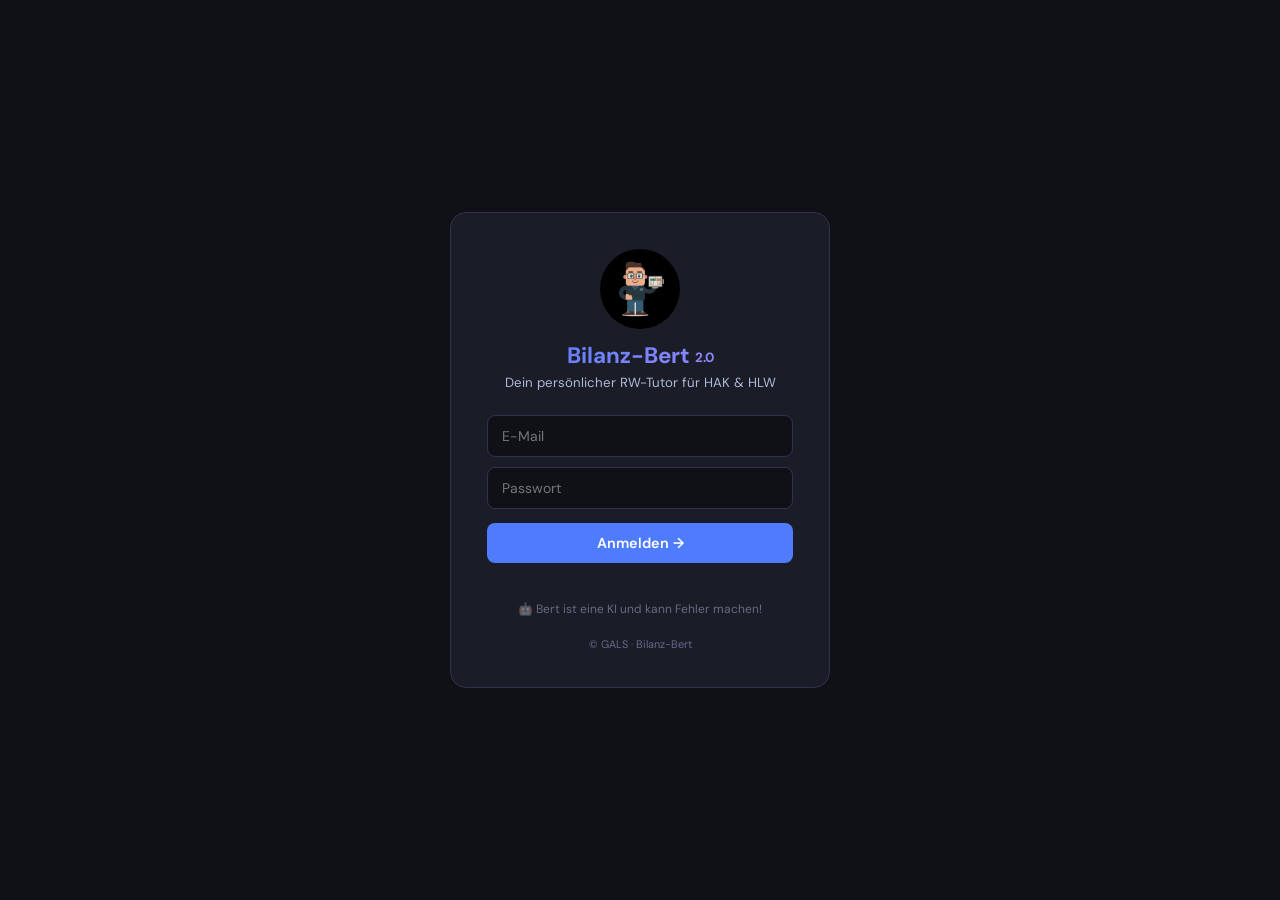
==== index.html @ d4025010 "Add files via upload" ====
<!DOCTYPE html>
<html lang="de">
<head>
<meta charset="UTF-8">
<meta name="viewport" content="width=device-width, initial-scale=1.0">
<title>Bilanz-Bert</title>
<link href="https://fonts.googleapis.com/css2?family=DM+Sans:wght@300;400;500;600;700&family=DM+Mono:wght@400;500&display=swap" rel="stylesheet">

<link rel="stylesheet" href="style.css">

</head>
<body>

<!-- LOGIN (hidden for testing) -->
<div id="loginScreen">
  <div class="login-card">
    <div class="login-bert"><img id="loginBertImg" src="" alt="Bert"></div>
    <h1>Bilanz-Bert <span style="font-size:0.6em;opacity:1;vertical-align:middle;color:#6c9bff;">2.0</span></h1>
    <p>Dein pers&ouml;nlicher RW-Tutor f&uuml;r HAK &amp; HLW</p>
    <input class="login-field" type="email" id="loginEmail" placeholder="E-Mail" autocomplete="username">
    <input class="login-field" type="password" id="loginPassword" placeholder="Passwort" autocomplete="current-password">
    <button class="login-btn" id="loginBtn" onclick="doLogin()">Anmelden &rarr;</button>
    <div id="loginError"></div>
    <p style="font-size:0.75em;opacity:0.5;text-align:center;margin:8px 0 0;">🤖 Bert ist eine KI und kann Fehler machen!</p>
    <div class="login-footer">&copy; GALS &middot; Bilanz-Bert</div>
  </div>
</div>

<!-- ADMIN -->
<div id="adminPanel">
  <div class="admin-card">
    <h2>&#9881;&#65039; Admin &ndash; Benutzerverwaltung</h2>
    <div class="admin-row">
      <input class="admin-input" type="email" id="newUserEmail" placeholder="E-Mail">
      <input class="admin-input" type="password" id="newUserPass" placeholder="Passwort (min. 6 Zeichen)">
      <button class="admin-add-btn" onclick="addUser()">+ Hinzuf&uuml;gen</button>
    </div>
    <div id="adminMsg"></div>
    <div id="userList"></div>
    <button class="admin-close" onclick="closeAdmin()">Schlie&szlig;en</button>
  </div>
</div>

<!-- HEADER -->
<header id="appHeader" style="display:none">
  <div class="logo">
    <div class="logo-icon"><img id="headerBertImg" src="" alt="Bert"></div>
    <div class="logo-name">
      <div class="logo-title">Bilanz-Bert <span style="font-size:0.7em;opacity:1;color:#6c9bff;">2.0</span></div>
      <div class="logo-copy">&copy; GALS</div>
    </div>
  </div>
  <div class="schultyp-toggle">
    <button class="schultyp-btn active" id="btnHAK" onclick="setSchultyp('HAK')">HAK</button>
    <button class="schultyp-btn" id="btnHLW" onclick="setSchultyp('HLW')">HLW</button>
  </div>
  <div class="header-right">
    <div class="counter-badge" id="counterBadge"><span id="counterText"></span></div>
    <button class="admin-btn" id="adminMenuBtn" onclick="openAdmin()">&#9881; Admin</button>
    <button class="clear-btn" onclick="clearChat()">&#10005; Neu</button>
  </div>
</header>

<!-- MAIN -->
<div class="main" id="appMain" style="display:none">
  <nav class="sidebar">
    <div class="sidebar-section">
      <div class="sidebar-label">Themen</div>
      <div class="nav-item active" onclick="navClick(this,'jahresabschluss','Erkl&auml;re mir das Thema Jahresabschluss &ndash; was sind die wichtigsten Schritte?')">
        <span class="nav-icon">&#128203;</span> Jahresabschluss

      </div>
      <div class="nav-item" onclick="navClick(this,'anlagenbewertung','Frage den Schueler freundlich, welches Thema der Anlagenbewertung erklaert werden soll. Biete folgende Optionen an: 1) Abschreibung berechnen (lineare AfA) 2) Zugaenge im Anlagevermoegen 3) Instandhaltung und Instandsetzung 4) Ausscheiden von Anlagen. Warte auf die Antwort und erklaere erst dann das gewaehlte Thema.', true)">
        <span class="nav-icon">&#127981;</span> Anlagenbewertung
        <span class="nav-badge" id="badge-anlage"></span>
      </div>
      <div class="nav-item" onclick="navClick(this,'warenbewertung','Frage den Schueler freundlich, welches Bewertungsverfahren erklaert werden soll. Beachte dabei den Schultyp: HAK-Schueler koennen waehlen zwischen 1) Identitaetspreisverfahren 2) FIFO-Verfahren 3) Gewogenes Durchschnittspreisverfahren. HLW-Schueler koennen waehlen zwischen 1) Identitaetspreisverfahren 2) FIFO-Verfahren. Warte auf die Antwort und erklaere erst dann das gewaehlte Verfahren.', true)">
        <span class="nav-icon">&#128230;</span> Warenbewertung
        <span class="nav-badge" id="badge-waren"></span>
      </div>
      <div class="nav-item" onclick="navClick(this,'forderungsbewertung','Erkl&auml;re mir die Forderungsbewertung im Inland &ndash; Einzelwertberichtigung und Forderungsabschreibung (nur inl&auml;ndische Forderungen, kein Fremdw&auml;hrungsthema)')">
        <span class="nav-icon">&#128196;</span> Forderungsbewertung
      </div>
      <div class="nav-parent" onclick="toggleSubmenu(this,'submenu-fw')">
        <span class="nav-icon">&#127758;</span> Fremdw&auml;hrung
        <span class="nav-arrow">&#9654;</span>
      </div>
      <div class="nav-submenu" id="submenu-fw">
        <div class="nav-item" onclick="navClick(this,'fw_zahlungsverkehr','Frage den Schueler zuerst freundlich, welches Thema er erklaert haben moechte. Biete folgende Optionen an: 1) Innergemeinschaftliche Lieferung 2) Innergemeinschaftlicher Erwerb (inkl. Erwerbsteuer!) 3) Export 4) Import. Warte dann auf die Antwort des Schuelers und erklaere erst dann das gewaehlte Thema.', true)">
          <span class="nav-icon">&#128196;</span> Zahlungsverkehr
        </div>
        <div class="nav-item" onclick="navClick(this,'fw_bewertung','Frage den Schueler freundlich, was erklaert werden soll: 1) Bewertung von Fremdwaehrungsforderungen (Niederstwertprinzip) oder 2) Bewertung von Fremdwaehrungsverbindlichkeiten (Hoechstwertprinzip). Warte auf die Antwort und erklaere erst dann das gewaehlte Thema.', true)">
          <span class="nav-icon">&#128200;</span> Bewertung
        </div>
      </div>
      <div class="nav-item" onclick="navClick(this,'rechnungsabgrenzung','Frage den Schueler freundlich, was erklaert werden soll: 1) Allgemeine Erklaerung (kurzer Ueberblick) 2) Vorauszahlungen (ARA/PRA) 3) Rueckstaende. Warte auf die Antwort und erklaere erst dann das gewaehlte Thema.', true)">
        <span class="nav-icon">&#128197;</span> Rechnungsabgrenzung
      </div>
      <div class="nav-item" onclick="navClick(this,'rueckstellungen','Gib dem Schueler zuerst eine kurze Erklaerung was Rueckstellungen sind und welche Arten es gibt (KoeSt-Rueckstellung, Garantierueckstellung, Urlaubsrueckstellung). Frage ihn dann freundlich, ob er eine bestimmte Rueckstellung genauer erklaert haben moechte, oder ob er selbst eine Frage hat.', true)">
        <span class="nav-icon">&#128274;</span> R&uuml;ckstellungen
      </div>
    </div>
    <div class="sidebar-section">
      <div class="sidebar-label">Abschluss</div>
      <div class="nav-item" onclick="navClick(this,'abschluss_eu','Erkl&auml;re mir den Jahresabschluss bei einer e.U. &ndash; Schritt f&uuml;r Schritt')">
        <span class="nav-icon">&#128100;</span> Abschluss e.U.
      </div>
      <div class="nav-item" onclick="navClick(this,'abschluss_og_kg','Erkl&auml;re mir den Jahresabschluss bei einer OG und KG inkl. Erfolgsaufteilung')">
        <span class="nav-icon">&#129309;</span> Abschluss OG/KG
      </div>
      <div class="nav-item" onclick="navClick(this,'abschluss_gmbh','Erkl&auml;re mir den Jahresabschluss bei einer GmbH inkl. K&ouml;St-R&uuml;ckstellung')">
        <span class="nav-icon">&#127970;</span> Abschluss GmbH
      </div>
    </div>
  </nav>

  <div class="chat-area">
    <div class="messages" id="messages">
      <div class="welcome-card">
        <div class="bert-avatar"><img id="welcomeBertImg" src="" alt="Bert"></div>
        <h2>Hey! Ich bin Bert, dein RW-Buddy!</h2>
        <p>Egal ob Anlagen, Forderungen, R&uuml;ckstellungen oder Rechnungsabgrenzung &ndash; wir arbeiten uns Schritt f&uuml;r Schritt durch den Jahresabschluss 🙂<br>W&auml;hle oben <strong>HAK</strong> oder <strong>HLW</strong>, dann starten wir.</p>
      </div>
    </div>
    <div class="input-bar">
      <div class="input-wrap">
        <textarea id="userInput" rows="1"
          placeholder="Frag mich alles &uuml;ber Jahresabschluss... (Enter = senden)"
          onkeydown="handleKey(event)" oninput="autoResize(this)"></textarea>
      </div>
      <button class="send-btn" id="sendBtn" onclick="sendMessage()">&#8594;</button>
    </div>
    <div style="text-align:center;font-size:0.72em;opacity:0.4;padding:4px 0 6px;">🤖 Bert ist eine KI und kann Fehler machen! Fehler bitte an Frau Prof. Gall melden.</div>
  </div>
</div>

<script src="loesungenhak4.js"></script>
<script src="loesungenhlw4.js"></script>
<script src="zusatzbeispiele_ja.js"></script>
<script src="buchungsanweisungen.js"></script>
<script src="anweisungen.js"></script>
<script src="app.js"></script>
  
</body>
</html>
---- style.css ----
:root {
  --bg:#0f1117; --surface:#1a1d27; --surface2:#22263a; --border:#2e3250;
  --accent:#4f7cff; --accent-glow:rgba(79,124,255,0.18);
  --text:#e8eaf6; --text-muted:#b0b8d8; --text-dim:#666a8a;
  --bert:#1e2d4a; --bert-border:#2d4a80;
  --user:#1e2e1e; --user-border:#2d5a2d;
  --red:#f87171; --green:#34d399; --orange:#fb923c;
  --radius:12px; --radius-sm:8px;
}
*{box-sizing:border-box;margin:0;padding:0;}
body{font-family:'DM Sans',sans-serif;background:var(--bg);color:var(--text);height:100dvh;display:flex;flex-direction:column;overflow:hidden;}

/* HEADER */
header{display:flex;align-items:center;justify-content:space-between;padding:0 20px;height:56px;background:var(--surface);border-bottom:1px solid var(--border);flex-shrink:0;gap:12px;}
.logo{display:flex;align-items:center;gap:10px;font-weight:700;font-size:1.05rem;}
.logo-icon{width:36px;height:36px;border-radius:9px;overflow:hidden;background:#000;flex-shrink:0;}
.logo-icon img{width:100%;height:100%;object-fit:cover;}
.logo-name{display:flex;flex-direction:column;line-height:1.2;}
.logo-title{font-size:0.95rem;font-weight:700;}
.logo-copy{font-size:0.62rem;color:var(--text-dim);}
.schultyp-toggle{display:flex;background:var(--bg);border:1px solid var(--border);border-radius:8px;padding:3px;gap:2px;}
.schultyp-btn{padding:5px 14px;border-radius:6px;border:none;background:transparent;color:var(--text-muted);font-family:'DM Sans',sans-serif;font-size:0.8rem;font-weight:600;cursor:pointer;transition:all 0.2s;letter-spacing:0.5px;}
.schultyp-btn.active{background:var(--accent);color:#fff;}
.header-right{display:flex;align-items:center;gap:10px;flex-shrink:0;}
.counter-badge{font-size:0.72rem;color:var(--text-dim);background:var(--surface2);border:1px solid var(--border);padding:4px 10px;border-radius:20px;display:none;}
.counter-badge.warning{color:var(--orange);border-color:rgba(251,146,60,0.3);}
.counter-badge.danger{color:var(--red);border-color:rgba(248,113,113,0.3);}
.clear-btn{padding:5px 12px;background:transparent;border:1px solid var(--border);border-radius:var(--radius-sm);color:var(--text-muted);font-family:'DM Sans',sans-serif;font-size:0.75rem;cursor:pointer;transition:all 0.2s;}
.clear-btn:hover{border-color:var(--red);color:var(--red);}
.admin-btn{padding:5px 12px;background:transparent;border:1px solid rgba(251,146,60,0.4);border-radius:var(--radius-sm);color:var(--orange);font-family:'DM Sans',sans-serif;font-size:0.75rem;cursor:pointer;transition:all 0.2s;display:none;}
.admin-btn:hover{background:rgba(251,146,60,0.1);}

/* MAIN */
.main{display:flex;flex:1;overflow:hidden;}

/* SIDEBAR */
.sidebar{width:215px;background:var(--surface);border-right:1px solid var(--border);display:flex;flex-direction:column;overflow-y:auto;flex-shrink:0;}
.sidebar-section{padding:12px 8px 6px;}
.sidebar-label{font-size:0.62rem;font-weight:600;letter-spacing:1px;color:var(--text-dim);text-transform:uppercase;padding:0 8px;margin-bottom:6px;}
.nav-item{display:flex;align-items:center;gap:9px;padding:9px 10px;border-radius:var(--radius-sm);cursor:pointer;font-size:0.83rem;color:var(--text-muted);transition:all 0.15s;border:1px solid transparent;margin-bottom:2px;}
.nav-item:hover{background:var(--surface2);color:var(--text);}
.nav-item.active{background:var(--accent-glow);border-color:rgba(79,124,255,0.3);color:#8ab4ff;}
  .nav-parent{display:flex;align-items:center;gap:9px;padding:9px 10px;border-radius:var(--radius-sm);cursor:pointer;font-size:0.83rem;color:var(--text-muted);transition:all 0.15s;border:1px solid transparent;margin-bottom:2px;}
  .nav-parent:hover{background:var(--surface2);color:var(--text);}
  .nav-parent .nav-arrow{margin-left:auto;font-size:0.65rem;transition:transform 0.2s;}
  .nav-parent.open .nav-arrow{transform:rotate(90deg);}
  .nav-submenu{display:none;padding-left:14px;margin-bottom:2px;}
  .nav-submenu.open{display:block;}
  .nav-submenu .nav-item{font-size:0.79rem;padding:7px 10px;}
.nav-icon{font-size:1rem;flex-shrink:0;}
.nav-badge{margin-left:auto;font-size:0.58rem;background:var(--surface2);padding:2px 6px;border-radius:4px;color:var(--text-dim);}.nav-badge:empty{display:none;}
.nav-badge.orange{color:var(--orange);}
.nav-item.active .nav-badge{background:rgba(79,124,255,0.2);color:#8ab4ff;}
.sidebar-divider{height:1px;background:var(--border);margin:6px 10px;}

/* CHAT */
.chat-area{flex:1;display:flex;flex-direction:column;overflow:hidden;}
.messages{flex:1;overflow-y:auto;padding:24px;display:flex;flex-direction:column;gap:18px;scroll-behavior:smooth;}
.messages::-webkit-scrollbar{width:4px;}
.messages::-webkit-scrollbar-track{background:transparent;}
.messages::-webkit-scrollbar-thumb{background:var(--border);border-radius:2px;}

/* Welcome */
.welcome-card{background:linear-gradient(135deg,var(--surface) 0%,var(--bert) 100%);border:1px solid var(--bert-border);border-radius:var(--radius);padding:28px 24px;max-width:540px;align-self:center;text-align:center;margin-top:32px;}
.bert-avatar{width:80px;height:80px;margin:0 auto 14px;border-radius:50%;overflow:hidden;background:#000;}
.bert-avatar img{width:100%;height:100%;object-fit:cover;}
.welcome-card h2{font-size:1.15rem;font-weight:600;margin-bottom:10px;color:#8ab4ff;}
.welcome-card p{font-size:0.87rem;color:var(--text-muted);line-height:1.7;}
.welcome-card strong{color:var(--text);}

/* Messages */
.msg{display:flex;gap:12px;max-width:840px;animation:fadeIn 0.3s ease;}
.msg.user{align-self:flex-end;flex-direction:row-reverse;}
.msg.bert{align-self:flex-start;}
@keyframes fadeIn{from{opacity:0;transform:translateY(8px);}to{opacity:1;transform:translateY(0);}}
.avatar{width:34px;height:34px;border-radius:50%;display:flex;align-items:center;justify-content:center;flex-shrink:0;margin-top:2px;overflow:hidden;background:#000;}
.avatar img{width:100%;height:100%;object-fit:cover;}
.avatar.user-av{background:var(--surface2);border:1px solid var(--border);font-size:1rem;}
.bubble{padding:13px 17px;border-radius:var(--radius);line-height:1.7;font-size:0.88rem;}
.msg.bert .bubble{background:var(--bert);border:1px solid var(--bert-border);border-top-left-radius:4px;color:var(--text);}
.msg.user .bubble{background:var(--user);border:1px solid var(--user-border);border-top-right-radius:4px;color:var(--text);}

/* Buchungssatz */
.bs-wrap{margin:6px 0;}
.bs-meta{display:flex;gap:20px;margin-bottom:3px;font-size:0.76rem;font-family:'DM Mono',monospace;color:var(--text-muted);}
.bs-meta span{color:var(--text-dim);margin-right:3px;}
.bs-table-wrap{overflow-x:auto;border-radius:var(--radius-sm);border:1px solid var(--border);margin-top:0;}
.bs-table{width:100%;border-collapse:collapse;font-size:0.8rem;min-width:440px;}
.bs-table th{background:var(--surface2);color:var(--text-dim);padding:7px 10px;text-align:left;font-size:0.65rem;letter-spacing:0.5px;text-transform:uppercase;border-bottom:1px solid var(--border);white-space:nowrap;}
.bs-table td{padding:6px 10px;border-bottom:1px solid rgba(46,50,80,0.4);vertical-align:middle;}
.bs-table tr:last-child td{border-bottom:none;}
  .bs-table tr.bs-row-sep td{padding:0 !important;height:5px;border-bottom:1px dashed rgba(200,169,110,0.3) !important;background:transparent !important;}
.bs-table tr:hover td{background:rgba(79,124,255,0.04);}
.kto-bestand{color:var(--orange);font-family:'DM Mono',monospace;font-weight:500;}
.kto-ertrag{color:var(--green);font-family:'DM Mono',monospace;font-weight:500;}
.kto-aufwand{color:var(--red);font-family:'DM Mono',monospace;font-weight:500;}
.betrag{font-family:'DM Mono',monospace;font-size:0.8rem;white-space:nowrap;text-align:right;}
.bs-divider-col{text-align:center;color:var(--text-dim);padding:0 4px;width:16px;}
.bs-hinweis{font-size:0.76rem;color:var(--text-dim);margin-top:4px;padding:0 2px;font-style:italic;}
.bubble p:has(.bs-wrap){margin:0;padding:0;}
.bubble p>.bs-wrap:first-child{margin-top:0;}

/* Info boxes */
.info-box{background:rgba(79,124,255,0.08);border:1px solid rgba(79,124,255,0.25);border-radius:var(--radius-sm);padding:10px 14px;margin:8px 0;font-size:0.81rem;line-height:1.6;color:#a5b8ff;}
.tip-box{background:rgba(52,211,153,0.07);border:1px solid rgba(52,211,153,0.2);border-radius:var(--radius-sm);padding:10px 14px;margin:8px 0;font-size:0.81rem;color:#6ee7b7;}
.bubble p{margin:4px 0;}.bubble p:empty{display:none;}.bubble br+br{display:none;}
.bubble strong{color:#c7d2fe;}
.bubble h3{font-size:0.9rem;color:#8ab4ff;margin:10px 0 5px;}
.bubble ul{padding-left:18px;margin:5px 0;}
.bubble li{margin:3px 0;font-size:0.84rem;}

/* Typing */
.typing{display:flex;align-items:center;gap:4px;padding:14px 16px;}
.typing span{width:6px;height:6px;background:var(--text-dim);border-radius:50%;animation:bounce 1.2s infinite;}
.typing span:nth-child(2){animation-delay:0.2s;}
.typing span:nth-child(3){animation-delay:0.4s;}
@keyframes bounce{0%,60%,100%{transform:translateY(0);}30%{transform:translateY(-5px);}}

/* Input */
.input-bar{padding:14px 18px;background:var(--surface);border-top:1px solid var(--border);display:flex;gap:10px;align-items:flex-end;}
.input-wrap{flex:1;background:var(--bg);border:1px solid var(--border);border-radius:var(--radius);display:flex;align-items:flex-end;padding:11px 15px;transition:border-color 0.2s;}
.input-wrap:focus-within{border-color:var(--accent);}
#userInput{flex:1;background:transparent;border:none;outline:none;color:var(--text);font-family:'DM Sans',sans-serif;font-size:0.9rem;resize:none;max-height:120px;line-height:1.5;}
#userInput::placeholder{color:var(--text-dim);}
.send-btn{width:40px;height:40px;background:var(--accent);border:none;border-radius:9px;color:#fff;cursor:pointer;display:flex;align-items:center;justify-content:center;font-size:1.1rem;transition:all 0.2s;flex-shrink:0;}
.send-btn:hover{background:#6b8fff;transform:scale(1.05);}
.send-btn:disabled{background:var(--surface2);cursor:not-allowed;transform:none;}

/* LOGIN */
#loginScreen{position:fixed;inset:0;background:var(--bg);display:flex;align-items:center;justify-content:center;z-index:200;padding:20px;}
.login-card{background:var(--surface);border:1px solid var(--border);border-radius:16px;padding:36px;width:100%;max-width:380px;text-align:center;}
.login-bert{width:80px;height:80px;margin:0 auto 12px;border-radius:50%;overflow:hidden;background:#000;}
.login-bert img{width:100%;height:100%;object-fit:cover;}
.login-card h1{font-size:1.4rem;font-weight:700;margin-bottom:4px;background:linear-gradient(135deg,var(--accent),#a78bfa);-webkit-background-clip:text;-webkit-text-fill-color:transparent;}
.login-card p{color:var(--text-muted);font-size:0.83rem;margin-bottom:24px;}
.login-field{width:100%;background:var(--bg);border:1px solid var(--border);border-radius:var(--radius-sm);padding:11px 14px;color:var(--text);font-family:'DM Sans',sans-serif;font-size:0.875rem;outline:none;margin-bottom:10px;transition:border-color 0.2s;}
.login-field:focus{border-color:var(--accent);}
.login-btn{width:100%;padding:11px;background:var(--accent);border:none;border-radius:var(--radius-sm);color:#fff;font-family:'DM Sans',sans-serif;font-size:0.9rem;font-weight:600;cursor:pointer;transition:all 0.2s;margin-top:4px;}
.login-btn:hover{background:#6b8fff;}
#loginError{font-size:0.78rem;margin-top:10px;min-height:20px;}
.login-footer{margin-top:20px;font-size:0.68rem;color:var(--text-dim);}

/* ADMIN */
#adminPanel{position:fixed;inset:0;background:rgba(0,0,0,0.7);display:none;align-items:center;justify-content:center;z-index:300;padding:20px;}
.admin-card{background:var(--surface);border:1px solid var(--border);border-radius:16px;padding:28px;width:100%;max-width:480px;max-height:80vh;overflow-y:auto;}
.admin-card h2{color:var(--orange);margin-bottom:16px;font-size:1rem;}
.admin-row{display:flex;gap:8px;margin-bottom:10px;}
.admin-input{flex:1;background:var(--bg);border:1px solid var(--border);border-radius:var(--radius-sm);padding:9px 12px;color:var(--text);font-family:'DM Sans',sans-serif;font-size:0.83rem;outline:none;}
.admin-input:focus{border-color:var(--orange);}
.admin-add-btn{padding:9px 16px;background:var(--orange);border:none;border-radius:var(--radius-sm);color:#fff;font-family:'DM Sans',sans-serif;font-size:0.83rem;cursor:pointer;}
#adminMsg{font-size:0.78rem;margin-bottom:12px;min-height:18px;}
.admin-close{width:100%;padding:9px;margin-top:16px;background:transparent;border:1px solid var(--border);border-radius:var(--radius-sm);color:var(--text-muted);font-family:'DM Sans',sans-serif;cursor:pointer;}
.admin-close:hover{border-color:var(--red);color:var(--red);}

@media(max-width:680px){.sidebar{display:none;}}
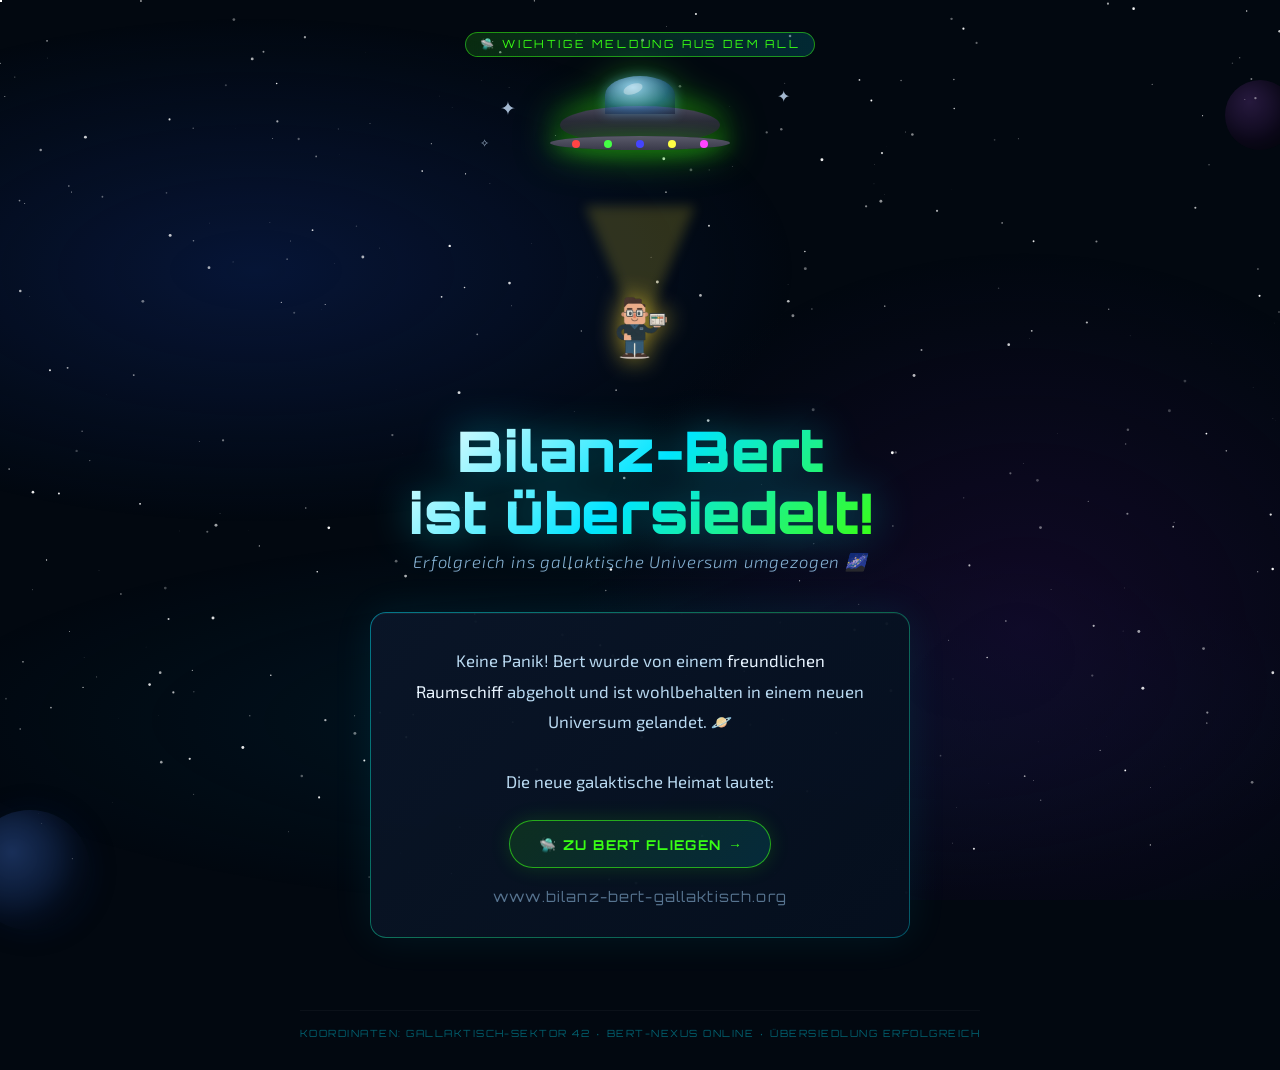
==== commit e896d722: "Add files via upload" ====
--- a/index.html
+++ b/index.html
@@ -3,143 +3,559 @@
 <head>
 <meta charset="UTF-8">
 <meta name="viewport" content="width=device-width, initial-scale=1.0">
-<title>Bilanz-Bert</title>
-<link href="https://fonts.googleapis.com/css2?family=DM+Sans:wght@300;400;500;600;700&family=DM+Mono:wght@400;500&display=swap" rel="stylesheet">
-
-<link rel="stylesheet" href="style.css">
-
+<title>Bilanz-Bert ist übersiedelt! 🛸</title>
+<style>
+  @import url('https://fonts.googleapis.com/css2?family=Orbitron:wght@400;700;900&family=Exo+2:ital,wght@0,300;0,400;1,300&display=swap');
+
+  :root {
+    --space-dark: #020810;
+    --space-deep: #050d1a;
+    --nebula-blue: #0a1628;
+    --star-gold: #ffd700;
+    --ufo-green: #39ff14;
+    --beam-yellow: rgba(255, 230, 50, 0.15);
+    --text-glow: #a8d8ff;
+    --accent-cyan: #00e5ff;
+    --bert-blue: #1a3a5c;
+  }
+
+  * { margin: 0; padding: 0; box-sizing: border-box; }
+
+  body {
+    background: var(--space-dark);
+    font-family: 'Exo 2', sans-serif;
+    color: #cce4ff;
+    min-height: 100vh;
+    overflow-x: hidden;
+    position: relative;
+  }
+
+  /* ===== STARFIELD ===== */
+  .starfield {
+    position: fixed;
+    inset: 0;
+    z-index: 0;
+    pointer-events: none;
+  }
+
+  .star {
+    position: absolute;
+    background: white;
+    border-radius: 50%;
+    animation: twinkle var(--d) ease-in-out infinite alternate;
+    opacity: var(--o);
+  }
+
+  @keyframes twinkle {
+    from { opacity: var(--o); transform: scale(1); }
+    to   { opacity: calc(var(--o) * 0.2); transform: scale(0.6); }
+  }
+
+  /* ===== NEBULA ===== */
+  .nebula {
+    position: fixed;
+    inset: 0;
+    z-index: 0;
+    background:
+      radial-gradient(ellipse 60% 40% at 20% 30%, rgba(10,30,80,0.6) 0%, transparent 70%),
+      radial-gradient(ellipse 50% 60% at 80% 70%, rgba(30,10,60,0.5) 0%, transparent 70%),
+      radial-gradient(ellipse 80% 30% at 50% 80%, rgba(0,40,60,0.4) 0%, transparent 70%);
+    pointer-events: none;
+  }
+
+  /* ===== MAIN LAYOUT ===== */
+  .page {
+    position: relative;
+    z-index: 1;
+    min-height: 100vh;
+    display: flex;
+    flex-direction: column;
+    align-items: center;
+    justify-content: center;
+    padding: 2rem;
+    text-align: center;
+  }
+
+  /* ===== UFO SCENE ===== */
+  .ufo-scene {
+    position: relative;
+    width: 340px;
+    height: 320px;
+    margin: 0 auto 1.5rem;
+  }
+
+  /* Tractor beam */
+  .beam {
+    position: absolute;
+    left: 50%;
+    top: 130px;
+    transform: translateX(-50%);
+    width: 0;
+    height: 0;
+    border-left: 55px solid transparent;
+    border-right: 55px solid transparent;
+    border-top: 130px solid;
+    border-top-color: rgba(255, 230, 50, 0.18);
+    filter: blur(6px);
+    animation: beampulse 2s ease-in-out infinite;
+    z-index: 2;
+  }
+
+  @keyframes beampulse {
+    0%, 100% { opacity: 0.6; border-top-color: rgba(255, 230, 50, 0.18); }
+    50%       { opacity: 1;   border-top-color: rgba(255, 230, 50, 0.32); }
+  }
+
+  /* UFO body */
+  .ufo {
+    position: absolute;
+    top: 0;
+    left: 50%;
+    transform: translateX(-50%);
+    width: 160px;
+    animation: ufo-hover 3s ease-in-out infinite;
+    z-index: 4;
+    filter: drop-shadow(0 0 18px rgba(57, 255, 20, 0.5));
+  }
+
+  @keyframes ufo-hover {
+    0%, 100% { top: 0px; }
+    50%       { top: 14px; }
+  }
+
+  .ufo-dome {
+    width: 70px;
+    height: 38px;
+    background: radial-gradient(ellipse at 40% 30%, rgba(160,220,255,0.9), rgba(60,140,220,0.5) 60%, rgba(20,80,160,0.2));
+    border-radius: 50% 50% 0 0;
+    margin: 0 auto;
+    position: relative;
+    z-index: 2;
+    box-shadow: inset 0 -4px 8px rgba(0,0,0,0.3), 0 0 12px rgba(100,200,255,0.4);
+  }
+
+  .ufo-dome::after {
+    content: '';
+    position: absolute;
+    top: 8px; left: 18px;
+    width: 20px; height: 10px;
+    background: rgba(255,255,255,0.35);
+    border-radius: 50%;
+    transform: rotate(-20deg);
+  }
+
+  .ufo-body {
+    width: 160px;
+    height: 38px;
+    background: linear-gradient(180deg, #4a4a5a 0%, #2a2a38 40%, #1a1a26 100%);
+    border-radius: 50%;
+    margin: -8px auto 0;
+    position: relative;
+    box-shadow: 0 4px 20px rgba(0,0,0,0.6), 0 0 30px rgba(57,255,20,0.2);
+  }
+
+  .ufo-rim {
+    position: absolute;
+    bottom: -6px;
+    left: 50%;
+    transform: translateX(-50%);
+    width: 180px;
+    height: 14px;
+    background: linear-gradient(180deg, #5a5a6a, #3a3a4a);
+    border-radius: 50%;
+    box-shadow: 0 0 20px rgba(57,255,20,0.4);
+  }
+
+  /* Lights on rim */
+  .ufo-lights {
+    position: absolute;
+    bottom: -4px;
+    left: 50%;
+    transform: translateX(-50%);
+    width: 160px;
+    display: flex;
+    justify-content: space-around;
+    z-index: 5;
+  }
+
+  .ufo-light {
+    width: 8px;
+    height: 8px;
+    border-radius: 50%;
+    animation: lightcycle 1.2s linear infinite;
+  }
+
+  .ufo-light:nth-child(1) { background: #ff4444; animation-delay: 0s; }
+  .ufo-light:nth-child(2) { background: #44ff44; animation-delay: 0.2s; }
+  .ufo-light:nth-child(3) { background: #4444ff; animation-delay: 0.4s; }
+  .ufo-light:nth-child(4) { background: #ffff44; animation-delay: 0.6s; }
+  .ufo-light:nth-child(5) { background: #ff44ff; animation-delay: 0.8s; }
+
+  @keyframes lightcycle {
+    0%, 100% { opacity: 1; box-shadow: 0 0 6px currentColor; }
+    50%       { opacity: 0.2; box-shadow: none; }
+  }
+
+  /* Bert being abducted */
+  .bert-abducted {
+    position: absolute;
+    bottom: 20px;
+    left: 50%;
+    transform: translateX(-50%);
+    z-index: 3;
+    animation: bert-levitate 3s ease-in-out infinite;
+    filter: drop-shadow(0 0 12px rgba(255, 220, 50, 0.7));
+  }
+
+  @keyframes bert-levitate {
+    0%, 100% { bottom: 30px; transform: translateX(-50%) rotate(-5deg); }
+    50%       { bottom: 44px; transform: translateX(-50%) rotate(5deg); }
+  }
+
+  /* Stars around UFO */
+  .sparkle {
+    position: absolute;
+    font-size: 1rem;
+    animation: sparkle-spin 4s linear infinite;
+    opacity: 0.8;
+  }
+  .sparkle:nth-child(1) { top: 10px; right: 20px; animation-delay: 0s; }
+  .sparkle:nth-child(2) { top: 60px; left: 10px; animation-delay: 1s; font-size: 0.7rem; }
+  .sparkle:nth-child(3) { top: 20px; left: 30px; animation-delay: 2s; font-size: 1.2rem; }
+
+  @keyframes sparkle-spin {
+    0%   { transform: rotate(0deg) scale(1); opacity: 0.8; }
+    50%  { transform: rotate(180deg) scale(1.3); opacity: 1; }
+    100% { transform: rotate(360deg) scale(1); opacity: 0.8; }
+  }
+
+  /* ===== TYPOGRAPHY ===== */
+  .alert-badge {
+    display: inline-block;
+    background: linear-gradient(90deg, rgba(57,255,20,0.15), rgba(0,229,255,0.15));
+    border: 1px solid rgba(57,255,20,0.5);
+    color: var(--ufo-green);
+    font-family: 'Orbitron', monospace;
+    font-size: 0.7rem;
+    letter-spacing: 0.25em;
+    padding: 0.4em 1.2em;
+    border-radius: 2em;
+    margin-bottom: 1.2rem;
+    animation: badge-glow 2s ease-in-out infinite;
+    text-transform: uppercase;
+  }
+
+  @keyframes badge-glow {
+    0%, 100% { box-shadow: 0 0 8px rgba(57,255,20,0.3); }
+    50%       { box-shadow: 0 0 20px rgba(57,255,20,0.6); }
+  }
+
+  h1 {
+    font-family: 'Orbitron', monospace;
+    font-size: clamp(2rem, 6vw, 3.5rem);
+    font-weight: 900;
+    line-height: 1.1;
+    margin-bottom: 0.5rem;
+    background: linear-gradient(135deg, #ffffff 0%, var(--accent-cyan) 50%, var(--ufo-green) 100%);
+    -webkit-background-clip: text;
+    -webkit-text-fill-color: transparent;
+    background-clip: text;
+    filter: drop-shadow(0 0 20px rgba(0,229,255,0.4));
+    animation: title-shimmer 4s ease-in-out infinite;
+  }
+
+  @keyframes title-shimmer {
+    0%, 100% { filter: drop-shadow(0 0 20px rgba(0,229,255,0.4)); }
+    50%       { filter: drop-shadow(0 0 35px rgba(57,255,20,0.5)); }
+  }
+
+  .subtitle {
+    font-size: 1.05rem;
+    color: rgba(168, 216, 255, 0.8);
+    font-style: italic;
+    margin-bottom: 2.5rem;
+    font-weight: 300;
+    letter-spacing: 0.05em;
+  }
+
+  /* ===== INFO BOX ===== */
+  .info-box {
+    background: linear-gradient(135deg, rgba(10,22,40,0.95), rgba(5,15,30,0.98));
+    border: 1px solid rgba(0,229,255,0.25);
+    border-radius: 16px;
+    padding: 2rem 2.5rem;
+    max-width: 540px;
+    width: 100%;
+    margin: 0 auto 2rem;
+    position: relative;
+    box-shadow: 0 0 40px rgba(0,229,255,0.08), inset 0 1px 0 rgba(255,255,255,0.05);
+  }
+
+  .info-box::before {
+    content: '';
+    position: absolute;
+    inset: -1px;
+    border-radius: 16px;
+    padding: 1px;
+    background: linear-gradient(135deg, rgba(0,229,255,0.3), rgba(57,255,20,0.2), rgba(0,229,255,0.1));
+    -webkit-mask: linear-gradient(#fff 0 0) content-box, linear-gradient(#fff 0 0);
+    -webkit-mask-composite: destination-out;
+    mask-composite: exclude;
+    pointer-events: none;
+  }
+
+  .info-text {
+    font-size: 1.05rem;
+    line-height: 1.8;
+    color: #b8d8f0;
+    margin-bottom: 1.5rem;
+  }
+
+  .info-text strong {
+    color: #e8f4ff;
+    font-weight: 400;
+  }
+
+  /* ===== CTA BUTTON ===== */
+  .cta-wrap {
+    margin-top: 1.5rem;
+  }
+
+  .cta-btn {
+    display: inline-flex;
+    align-items: center;
+    gap: 0.7em;
+    background: linear-gradient(135deg, rgba(57,255,20,0.12), rgba(0,229,255,0.12));
+    border: 1.5px solid rgba(57,255,20,0.6);
+    color: var(--ufo-green);
+    font-family: 'Orbitron', monospace;
+    font-size: 0.85rem;
+    font-weight: 700;
+    letter-spacing: 0.1em;
+    padding: 1em 2.2em;
+    border-radius: 3em;
+    text-decoration: none;
+    cursor: pointer;
+    transition: all 0.3s ease;
+    box-shadow: 0 0 20px rgba(57,255,20,0.15);
+    text-transform: uppercase;
+    animation: cta-pulse 3s ease-in-out infinite;
+  }
+
+  @keyframes cta-pulse {
+    0%, 100% { box-shadow: 0 0 20px rgba(57,255,20,0.15); }
+    50%       { box-shadow: 0 0 40px rgba(57,255,20,0.4); }
+  }
+
+  .cta-btn:hover {
+    background: linear-gradient(135deg, rgba(57,255,20,0.25), rgba(0,229,255,0.2));
+    box-shadow: 0 0 50px rgba(57,255,20,0.5);
+    transform: translateY(-2px) scale(1.03);
+    border-color: var(--ufo-green);
+    color: #ffffff;
+  }
+
+  .cta-btn .arrow {
+    display: inline-block;
+    transition: transform 0.3s ease;
+  }
+  .cta-btn:hover .arrow { transform: translateX(5px); }
+
+  /* ===== COORDINATES ===== */
+  .coordinates {
+    font-family: 'Orbitron', monospace;
+    font-size: 0.62rem;
+    color: rgba(0,229,255,0.4);
+    letter-spacing: 0.15em;
+    margin-top: 2.5rem;
+    padding-top: 1rem;
+    border-top: 1px solid rgba(255,255,255,0.04);
+  }
+
+  /* ===== SHOOTING STARS ===== */
+  .shooting-star {
+    position: fixed;
+    width: 2px;
+    height: 2px;
+    background: white;
+    border-radius: 50%;
+    z-index: 0;
+  }
+
+  .shooting-star::after {
+    content: '';
+    position: absolute;
+    top: 50%;
+    right: 0;
+    transform: translateY(-50%);
+    width: 80px;
+    height: 1px;
+    background: linear-gradient(90deg, transparent, white);
+  }
+
+  .shooting-star:nth-child(1) {
+    top: 15%;
+    animation: shoot 8s linear 2s infinite;
+  }
+  .shooting-star:nth-child(2) {
+    top: 40%;
+    animation: shoot 10s linear 5s infinite;
+  }
+  .shooting-star:nth-child(3) {
+    top: 70%;
+    animation: shoot 7s linear 9s infinite;
+  }
+
+  @keyframes shoot {
+    0%   { left: -100px; opacity: 1; }
+    70%  { opacity: 1; }
+    100% { left: calc(100vw + 100px); opacity: 0; }
+  }
+
+  /* ===== PLANET DECO ===== */
+  .planet {
+    position: fixed;
+    border-radius: 50%;
+    pointer-events: none;
+    z-index: 0;
+  }
+
+  .planet-1 {
+    width: 120px; height: 120px;
+    bottom: -30px; left: -30px;
+    background: radial-gradient(circle at 35% 35%, #2a4a8a, #0a1a3a 60%, #040c1e);
+    box-shadow: inset -15px -10px 30px rgba(0,0,0,0.5), 0 0 30px rgba(10,40,100,0.3);
+    opacity: 0.6;
+  }
+
+  .planet-2 {
+    width: 70px; height: 70px;
+    top: 80px; right: -15px;
+    background: radial-gradient(circle at 35% 30%, #4a2a6a, #1a0a2a 60%, #080412);
+    box-shadow: inset -8px -6px 20px rgba(0,0,0,0.5);
+    opacity: 0.5;
+  }
+
+</style>
 </head>
 <body>
 
-<!-- LOGIN (hidden for testing) -->
-<div id="loginScreen">
-  <div class="login-card">
-    <div class="login-bert"><img id="loginBertImg" src="" alt="Bert"></div>
-    <h1>Bilanz-Bert <span style="font-size:0.6em;opacity:1;vertical-align:middle;color:#6c9bff;">2.0</span></h1>
-    <p>Dein pers&ouml;nlicher RW-Tutor f&uuml;r HAK &amp; HLW</p>
-    <input class="login-field" type="email" id="loginEmail" placeholder="E-Mail" autocomplete="username">
-    <input class="login-field" type="password" id="loginPassword" placeholder="Passwort" autocomplete="current-password">
-    <button class="login-btn" id="loginBtn" onclick="doLogin()">Anmelden &rarr;</button>
-    <div id="loginError"></div>
-    <p style="font-size:0.75em;opacity:0.5;text-align:center;margin:8px 0 0;">🤖 Bert ist eine KI und kann Fehler machen!</p>
-    <div class="login-footer">&copy; GALS &middot; Bilanz-Bert</div>
-  </div>
-</div>
-
-<!-- ADMIN -->
-<div id="adminPanel">
-  <div class="admin-card">
-    <h2>&#9881;&#65039; Admin &ndash; Benutzerverwaltung</h2>
-    <div class="admin-row">
-      <input class="admin-input" type="email" id="newUserEmail" placeholder="E-Mail">
-      <input class="admin-input" type="password" id="newUserPass" placeholder="Passwort (min. 6 Zeichen)">
-      <button class="admin-add-btn" onclick="addUser()">+ Hinzuf&uuml;gen</button>
+<!-- Nebula bg -->
+<div class="nebula"></div>
+
+<!-- Planets deco -->
+<div class="planet planet-1"></div>
+<div class="planet planet-2"></div>
+
+<!-- Shooting stars -->
+<div class="shooting-star"></div>
+<div class="shooting-star"></div>
+<div class="shooting-star"></div>
+
+<!-- Starfield (generated by JS) -->
+<canvas class="starfield" id="stars"></canvas>
+
+<!-- Main content -->
+<main class="page">
+
+  <div class="alert-badge">🛸 Wichtige Meldung aus dem All</div>
+
+  <!-- UFO Scene -->
+  <div class="ufo-scene">
+    <span class="sparkle">✦</span>
+    <span class="sparkle">✧</span>
+    <span class="sparkle">✦</span>
+
+    <!-- UFO -->
+    <div class="ufo">
+      <div class="ufo-dome"></div>
+      <div class="ufo-body">
+        <div class="ufo-rim"></div>
+      </div>
+      <div class="ufo-lights">
+        <div class="ufo-light"></div>
+        <div class="ufo-light"></div>
+        <div class="ufo-light"></div>
+        <div class="ufo-light"></div>
+        <div class="ufo-light"></div>
+      </div>
     </div>
-    <div id="adminMsg"></div>
-    <div id="userList"></div>
-    <button class="admin-close" onclick="closeAdmin()">Schlie&szlig;en</button>
-  </div>
-</div>
-
-<!-- HEADER -->
-<header id="appHeader" style="display:none">
-  <div class="logo">
-    <div class="logo-icon"><img id="headerBertImg" src="" alt="Bert"></div>
-    <div class="logo-name">
-      <div class="logo-title">Bilanz-Bert <span style="font-size:0.7em;opacity:1;color:#6c9bff;">2.0</span></div>
-      <div class="logo-copy">&copy; GALS</div>
+
+    <!-- Tractor beam -->
+    <div class="beam"></div>
+
+    <!-- Bert im Strahl -->
+    <div class="bert-abducted">
+      <img src="[data-uri]" alt="Bilanz-Bert" style="width:90px; height:90px; object-fit:contain;">
     </div>
   </div>
-  <div class="schultyp-toggle">
-    <button class="schultyp-btn active" id="btnHAK" onclick="setSchultyp('HAK')">HAK</button>
-    <button class="schultyp-btn" id="btnHLW" onclick="setSchultyp('HLW')">HLW</button>
+
+  <h1>Bilanz-Bert<br>ist übersiedelt!</h1>
+  <p class="subtitle">Erfolgreich ins gallaktische Universum umgezogen 🌌</p>
+
+  <div class="info-box">
+    <p class="info-text">
+      Keine Panik! Bert wurde von einem <strong>freundlichen Raumschiff</strong> abgeholt und ist 
+      wohlbehalten in einem neuen Universum gelandet. 🪐<br><br>
+      Die neue galaktische Heimat lautet:
+    </p>
+
+    <div class="cta-wrap">
+      <a href="https://www.bilanz-bert-gallaktisch.org" class="cta-btn">
+        🛸 Zu Bert fliegen
+        <span class="arrow">→</span>
+      </a>
+    </div>
+
+    <div style="margin-top: 1.2rem; font-size: 0.9rem; color: rgba(168,216,255,0.5); font-family: 'Orbitron', monospace; letter-spacing: 0.08em;">
+      www.bilanz-bert-gallaktisch.org
+    </div>
   </div>
-  <div class="header-right">
-    <div class="counter-badge" id="counterBadge"><span id="counterText"></span></div>
-    <button class="admin-btn" id="adminMenuBtn" onclick="openAdmin()">&#9881; Admin</button>
-    <button class="clear-btn" onclick="clearChat()">&#10005; Neu</button>
+
+  <div class="coordinates">
+    KOORDINATEN: GALLAKTISCH-SEKTOR 42 · BERT-NEXUS ONLINE · ÜBERSIEDLUNG ERFOLGREICH
   </div>
-</header>
-
-<!-- MAIN -->
-<div class="main" id="appMain" style="display:none">
-  <nav class="sidebar">
-    <div class="sidebar-section">
-      <div class="sidebar-label">Themen</div>
-      <div class="nav-item active" onclick="navClick(this,'jahresabschluss','Erkl&auml;re mir das Thema Jahresabschluss &ndash; was sind die wichtigsten Schritte?')">
-        <span class="nav-icon">&#128203;</span> Jahresabschluss
-
-      </div>
-      <div class="nav-item" onclick="navClick(this,'anlagenbewertung','Frage den Schueler freundlich, welches Thema der Anlagenbewertung erklaert werden soll. Biete folgende Optionen an: 1) Abschreibung berechnen (lineare AfA) 2) Zugaenge im Anlagevermoegen 3) Instandhaltung und Instandsetzung 4) Ausscheiden von Anlagen. Warte auf die Antwort und erklaere erst dann das gewaehlte Thema.', true)">
-        <span class="nav-icon">&#127981;</span> Anlagenbewertung
-        <span class="nav-badge" id="badge-anlage"></span>
-      </div>
-      <div class="nav-item" onclick="navClick(this,'warenbewertung','Frage den Schueler freundlich, welches Bewertungsverfahren erklaert werden soll. Beachte dabei den Schultyp: HAK-Schueler koennen waehlen zwischen 1) Identitaetspreisverfahren 2) FIFO-Verfahren 3) Gewogenes Durchschnittspreisverfahren. HLW-Schueler koennen waehlen zwischen 1) Identitaetspreisverfahren 2) FIFO-Verfahren. Warte auf die Antwort und erklaere erst dann das gewaehlte Verfahren.', true)">
-        <span class="nav-icon">&#128230;</span> Warenbewertung
-        <span class="nav-badge" id="badge-waren"></span>
-      </div>
-      <div class="nav-item" onclick="navClick(this,'forderungsbewertung','Erkl&auml;re mir die Forderungsbewertung im Inland &ndash; Einzelwertberichtigung und Forderungsabschreibung (nur inl&auml;ndische Forderungen, kein Fremdw&auml;hrungsthema)')">
-        <span class="nav-icon">&#128196;</span> Forderungsbewertung
-      </div>
-      <div class="nav-parent" onclick="toggleSubmenu(this,'submenu-fw')">
-        <span class="nav-icon">&#127758;</span> Fremdw&auml;hrung
-        <span class="nav-arrow">&#9654;</span>
-      </div>
-      <div class="nav-submenu" id="submenu-fw">
-        <div class="nav-item" onclick="navClick(this,'fw_zahlungsverkehr','Frage den Schueler zuerst freundlich, welches Thema er erklaert haben moechte. Biete folgende Optionen an: 1) Innergemeinschaftliche Lieferung 2) Innergemeinschaftlicher Erwerb (inkl. Erwerbsteuer!) 3) Export 4) Import. Warte dann auf die Antwort des Schuelers und erklaere erst dann das gewaehlte Thema.', true)">
-          <span class="nav-icon">&#128196;</span> Zahlungsverkehr
-        </div>
-        <div class="nav-item" onclick="navClick(this,'fw_bewertung','Frage den Schueler freundlich, was erklaert werden soll: 1) Bewertung von Fremdwaehrungsforderungen (Niederstwertprinzip) oder 2) Bewertung von Fremdwaehrungsverbindlichkeiten (Hoechstwertprinzip). Warte auf die Antwort und erklaere erst dann das gewaehlte Thema.', true)">
-          <span class="nav-icon">&#128200;</span> Bewertung
-        </div>
-      </div>
-      <div class="nav-item" onclick="navClick(this,'rechnungsabgrenzung','Frage den Schueler freundlich, was erklaert werden soll: 1) Allgemeine Erklaerung (kurzer Ueberblick) 2) Vorauszahlungen (ARA/PRA) 3) Rueckstaende. Warte auf die Antwort und erklaere erst dann das gewaehlte Thema.', true)">
-        <span class="nav-icon">&#128197;</span> Rechnungsabgrenzung
-      </div>
-      <div class="nav-item" onclick="navClick(this,'rueckstellungen','Gib dem Schueler zuerst eine kurze Erklaerung was Rueckstellungen sind und welche Arten es gibt (KoeSt-Rueckstellung, Garantierueckstellung, Urlaubsrueckstellung). Frage ihn dann freundlich, ob er eine bestimmte Rueckstellung genauer erklaert haben moechte, oder ob er selbst eine Frage hat.', true)">
-        <span class="nav-icon">&#128274;</span> R&uuml;ckstellungen
-      </div>
-    </div>
-    <div class="sidebar-section">
-      <div class="sidebar-label">Abschluss</div>
-      <div class="nav-item" onclick="navClick(this,'abschluss_eu','Erkl&auml;re mir den Jahresabschluss bei einer e.U. &ndash; Schritt f&uuml;r Schritt')">
-        <span class="nav-icon">&#128100;</span> Abschluss e.U.
-      </div>
-      <div class="nav-item" onclick="navClick(this,'abschluss_og_kg','Erkl&auml;re mir den Jahresabschluss bei einer OG und KG inkl. Erfolgsaufteilung')">
-        <span class="nav-icon">&#129309;</span> Abschluss OG/KG
-      </div>
-      <div class="nav-item" onclick="navClick(this,'abschluss_gmbh','Erkl&auml;re mir den Jahresabschluss bei einer GmbH inkl. K&ouml;St-R&uuml;ckstellung')">
-        <span class="nav-icon">&#127970;</span> Abschluss GmbH
-      </div>
-    </div>
-  </nav>
-
-  <div class="chat-area">
-    <div class="messages" id="messages">
-      <div class="welcome-card">
-        <div class="bert-avatar"><img id="welcomeBertImg" src="" alt="Bert"></div>
-        <h2>Hey! Ich bin Bert, dein RW-Buddy!</h2>
-        <p>Egal ob Anlagen, Forderungen, R&uuml;ckstellungen oder Rechnungsabgrenzung &ndash; wir arbeiten uns Schritt f&uuml;r Schritt durch den Jahresabschluss 🙂<br>W&auml;hle oben <strong>HAK</strong> oder <strong>HLW</strong>, dann starten wir.</p>
-      </div>
-    </div>
-    <div class="input-bar">
-      <div class="input-wrap">
-        <textarea id="userInput" rows="1"
-          placeholder="Frag mich alles &uuml;ber Jahresabschluss... (Enter = senden)"
-          onkeydown="handleKey(event)" oninput="autoResize(this)"></textarea>
-      </div>
-      <button class="send-btn" id="sendBtn" onclick="sendMessage()">&#8594;</button>
-    </div>
-    <div style="text-align:center;font-size:0.72em;opacity:0.4;padding:4px 0 6px;">🤖 Bert ist eine KI und kann Fehler machen! Fehler bitte an Frau Prof. Gall melden.</div>
-  </div>
-</div>
-
-<script src="loesungenhak4.js"></script>
-<script src="loesungenhlw4.js"></script>
-<script src="zusatzbeispiele_ja.js"></script>
-<script src="buchungsanweisungen.js"></script>
-<script src="anweisungen.js"></script>
-<script src="app.js"></script>
-  
+
+</main>
+
+<script>
+  // Generate starfield
+  const canvas = document.getElementById('stars');
+  const ctx = canvas.getContext('2d');
+
+  function resize() {
+    canvas.width = window.innerWidth;
+    canvas.height = window.innerHeight;
+    drawStars();
+  }
+
+  function drawStars() {
+    ctx.clearRect(0, 0, canvas.width, canvas.height);
+    const count = Math.floor((canvas.width * canvas.height) / 3000);
+    for (let i = 0; i < count; i++) {
+      const x = Math.random() * canvas.width;
+      const y = Math.random() * canvas.height;
+      const r = Math.random() * 1.5;
+      const opacity = 0.2 + Math.random() * 0.8;
+      ctx.beginPath();
+      ctx.arc(x, y, r, 0, Math.PI * 2);
+      ctx.fillStyle = `rgba(255,255,255,${opacity})`;
+      ctx.fill();
+    }
+  }
+
+  window.addEventListener('resize', resize);
+  resize();
+
+  // Subtle parallax on mouse move
+  document.addEventListener('mousemove', (e) => {
+    const cx = window.innerWidth / 2;
+    const cy = window.innerHeight / 2;
+    const dx = (e.clientX - cx) / cx;
+    const dy = (e.clientY - cy) / cy;
+    document.querySelector('.ufo-scene').style.transform =
+      `translateX(${dx * 8}px) translateY(${dy * 5}px)`;
+  });
+</script>
 </body>
 </html>
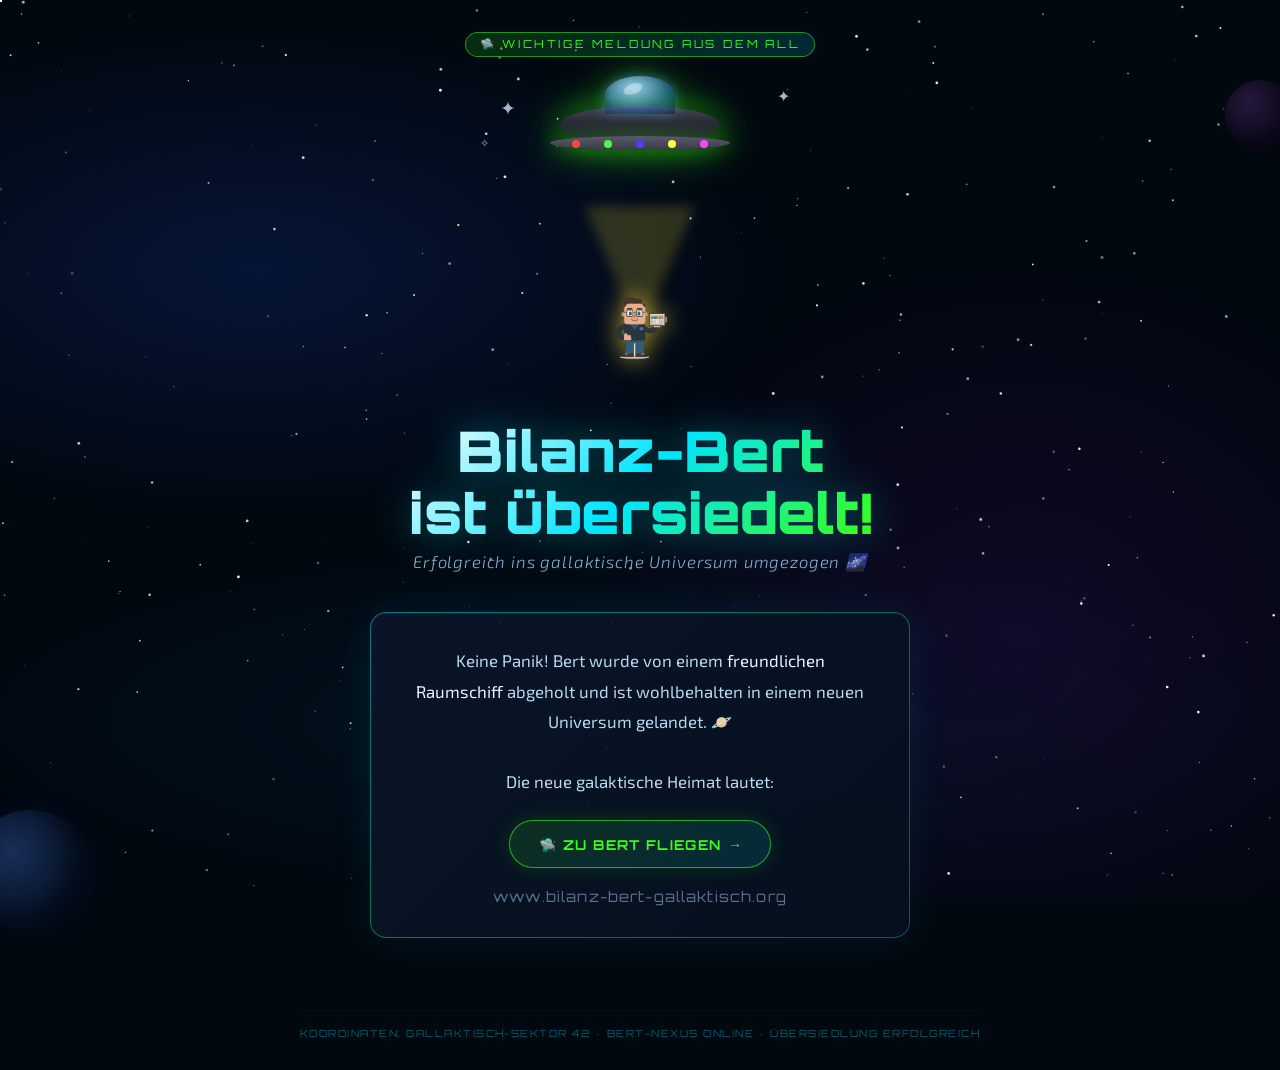
==== commit 9e894614: "Update index.html" ====
--- a/index.html
+++ b/index.html
@@ -501,7 +501,7 @@
     </p>
 
     <div class="cta-wrap">
-      <a href="https://www.bilanz-bert-gallaktisch.org" class="cta-btn">
+      <a href="https://bilanz-bert.gallaktisch.org/" class="cta-btn">
         🛸 Zu Bert fliegen
         <span class="arrow">→</span>
       </a>
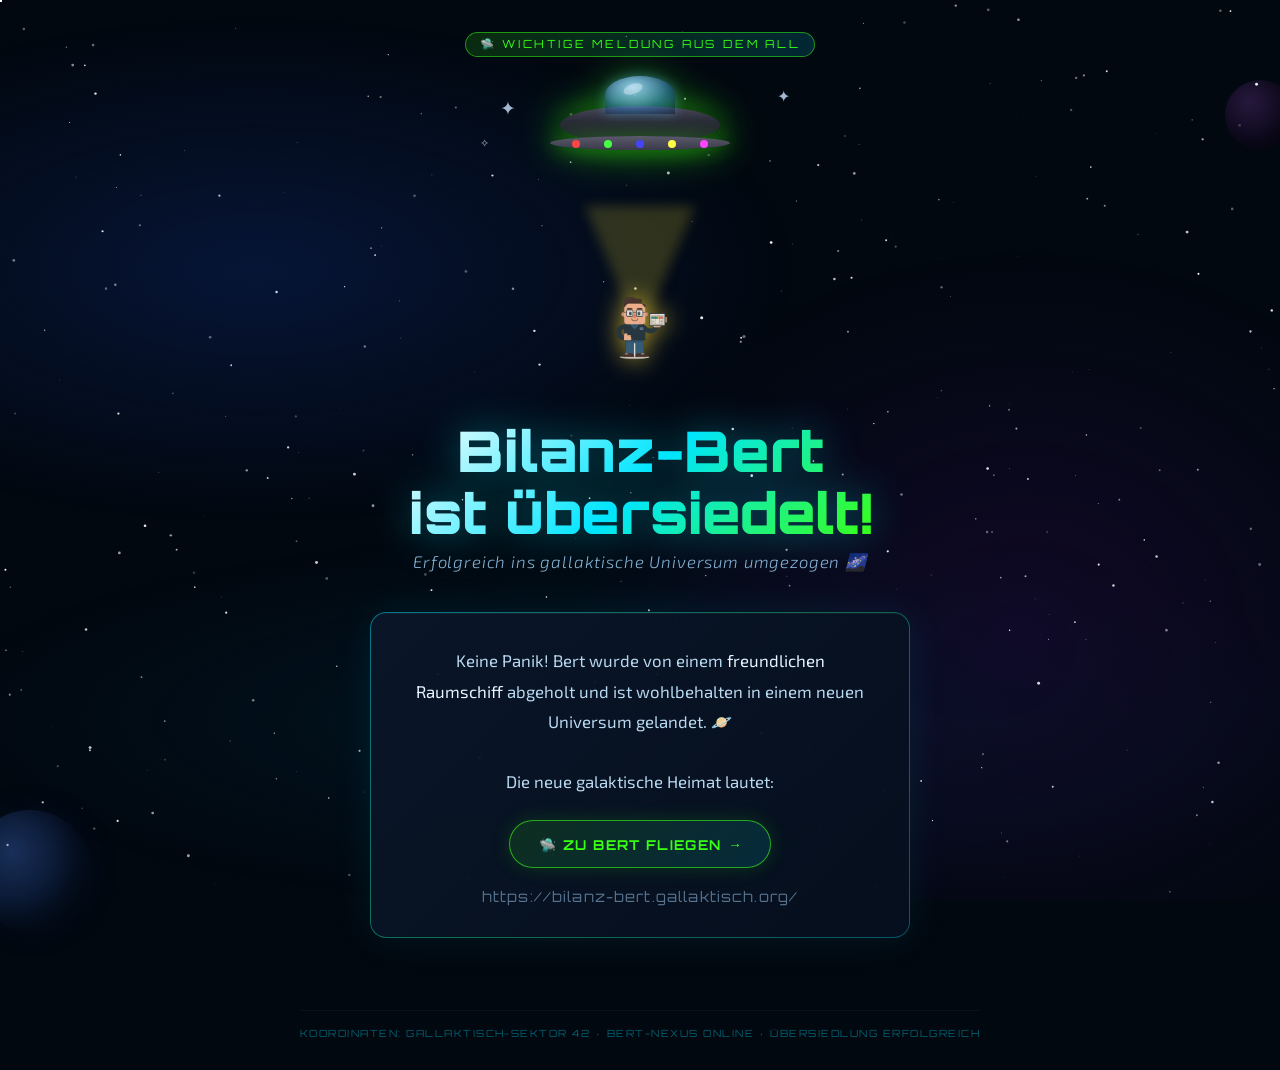
==== commit 88a527be: "Update index.html" ====
--- a/index.html
+++ b/index.html
@@ -508,7 +508,7 @@
     </div>
 
     <div style="margin-top: 1.2rem; font-size: 0.9rem; color: rgba(168,216,255,0.5); font-family: 'Orbitron', monospace; letter-spacing: 0.08em;">
-      www.bilanz-bert-gallaktisch.org
+      https://bilanz-bert.gallaktisch.org/
     </div>
   </div>
 
